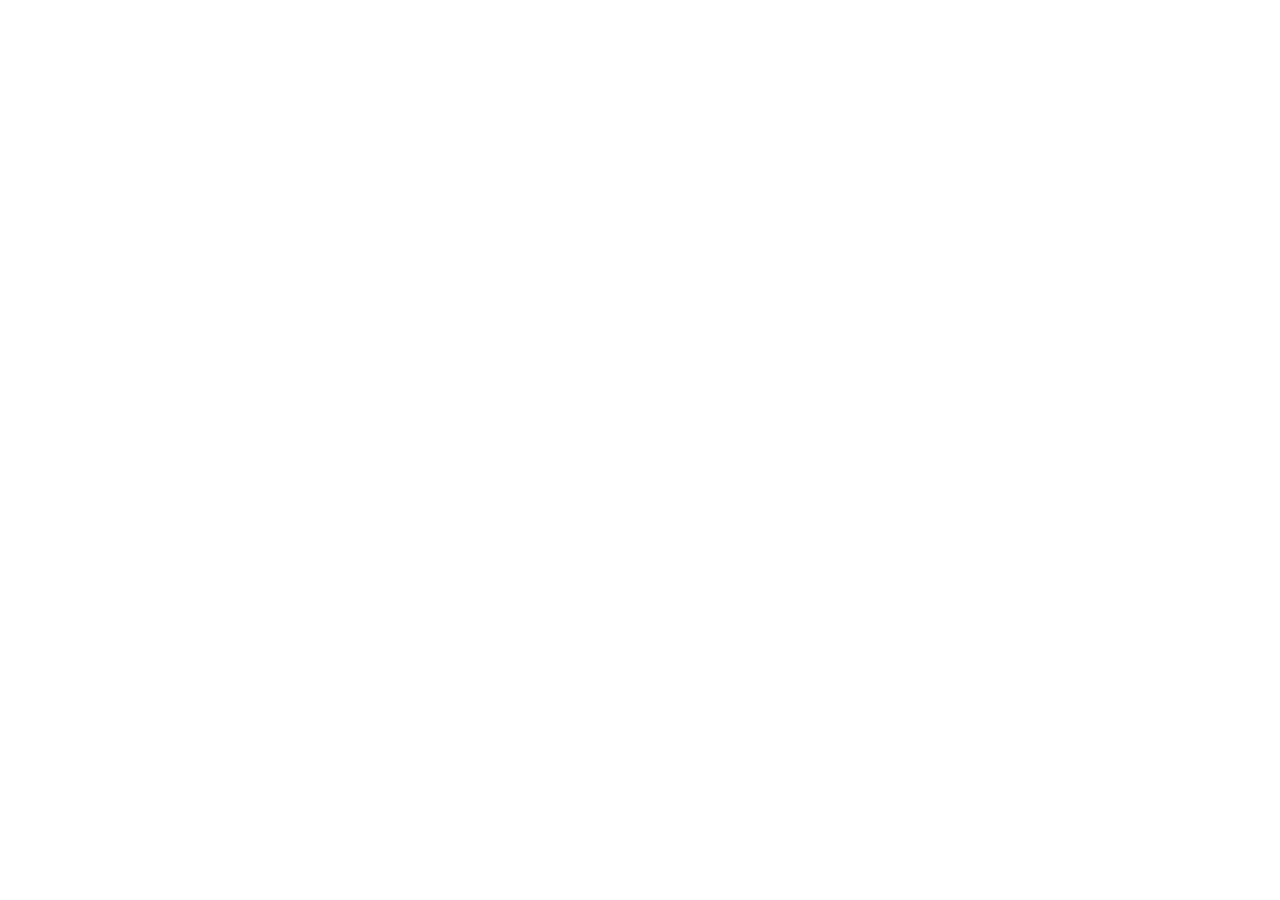
==== index.html @ 3ae631b5 "feat(program): add expandable speaker abstracts and bios Add abstract and short bio to the six speak" ====
<!doctype html>
<html lang="en">
  <head>
    <meta charset="UTF-8" />
    <meta name="viewport" content="width=device-width, initial-scale=1.0" />
    <title>/DH.arc seminars — From thought to practice</title>
    <meta
      name="description"
      content="/DH.arc seminars — From thought to practice: a dialogue between Artificial Intelligence and Digital Humanities. 5–6 November 2026, University of Bologna."
    />
    <meta name="theme-color" content="#1B3F9A" />

    <!-- Open Graph / Facebook / LinkedIn -->
    <meta property="og:type" content="website" />
    <meta property="og:site_name" content="/DH.arc seminars" />
    <meta property="og:title" content="/DH.arc seminars — From thought to practice" />
    <meta
      property="og:description"
      content="A dialogue between Artificial Intelligence and Digital Humanities. 5–6 November 2026, University of Bologna."
    />
    <meta property="og:url" content="https://dharc-org.github.io/dharc-seminars/" />
    <meta property="og:image" content="https://dharc-org.github.io/dharc-seminars/og-image.jpg" />
    <meta property="og:image:type" content="image/jpeg" />
    <meta property="og:image:width" content="1200" />
    <meta property="og:image:height" content="630" />
    <meta property="og:image:alt" content="/DH.arc seminars — From thought to practice" />
    <meta property="og:locale" content="en_GB" />

    <!-- Twitter / X -->
    <meta name="twitter:card" content="summary_large_image" />
    <meta name="twitter:title" content="/DH.arc seminars — From thought to practice" />
    <meta
      name="twitter:description"
      content="A dialogue between Artificial Intelligence and Digital Humanities. 5–6 November 2026, University of Bologna."
    />
    <meta name="twitter:image" content="https://dharc-org.github.io/dharc-seminars/og-image.jpg" />
    <meta name="twitter:image:alt" content="/DH.arc seminars — From thought to practice" />

    <!-- Event structured data (schema.org) -->
    <script type="application/ld+json">
      {
        "@context": "https://schema.org",
        "@type": "Event",
        "name": "/DH.arc seminars — From thought to practice",
        "description": "An international seminar and workshop exploring how humanistic research changes in the era of Artificial Intelligence, bringing Digital Humanities and AI into dialogue.",
        "startDate": "2026-11-05T10:00:00+01:00",
        "endDate": "2026-11-06T13:00:00+01:00",
        "eventAttendanceMode": "https://schema.org/OfflineEventAttendanceMode",
        "eventStatus": "https://schema.org/EventScheduled",
        "url": "https://dharc-org.github.io/dharc-seminars/",
        "image": ["https://dharc-org.github.io/dharc-seminars/og-image.jpg"],
        "location": {
          "@type": "Place",
          "name": "Aula Affreschi, University of Bologna",
          "address": {
            "@type": "PostalAddress",
            "streetAddress": "Via Zamboni 34",
            "addressLocality": "Bologna",
            "postalCode": "40126",
            "addressCountry": "IT"
          }
        },
        "organizer": {
          "@type": "Organization",
          "name": "/DH.arc — Digital Humanities Advanced Research Centre, University of Bologna",
          "url": "https://centri.unibo.it/dharc/en"
        },
        "performer": [
          { "@type": "Person", "name": "Francesca Tomasi" },
          { "@type": "Person", "name": "Giovanni Colavizza" },
          { "@type": "Person", "name": "Enrico Daga" },
          { "@type": "Person", "name": "Eva Cetinić" },
          { "@type": "Person", "name": "Lise Stork" },
          { "@type": "Person", "name": "Tiago Filipe Nunes Ribeiro" },
          { "@type": "Person", "name": "Selda Eren" },
          { "@type": "Person", "name": "Yevhenii Osadchuk" }
        ]
      }
    </script>

    <link rel="preconnect" href="https://fonts.googleapis.com" />
    <link rel="preconnect" href="https://fonts.gstatic.com" crossorigin />
    <link rel="preconnect" href="https://api.fontshare.com" />
    <link rel="preconnect" href="https://cdn.fontshare.com" crossorigin />
    <link
      href="https://fonts.googleapis.com/css2?family=IBM+Plex+Sans:ital,wght@0,300;0,400;0,500;0,600;0,700;1,400;1,500&display=swap"
      rel="stylesheet"
    />
    <link
      href="https://api.fontshare.com/v2/css?f[]=boska@1,2&display=swap"
      rel="stylesheet"
    />

    <link rel="icon" href="./favicon-light.svg" type="image/svg+xml" media="(prefers-color-scheme: light)" />
    <link rel="icon" href="./favicon-dark.svg" type="image/svg+xml" media="(prefers-color-scheme: dark)" />
    <link rel="apple-touch-icon" href="./apple-touch-icon.png" />
  </head>
  <body>
    <div id="root"></div>
    <script type="module" src="/src/main.jsx"></script>
  </body>
</html>
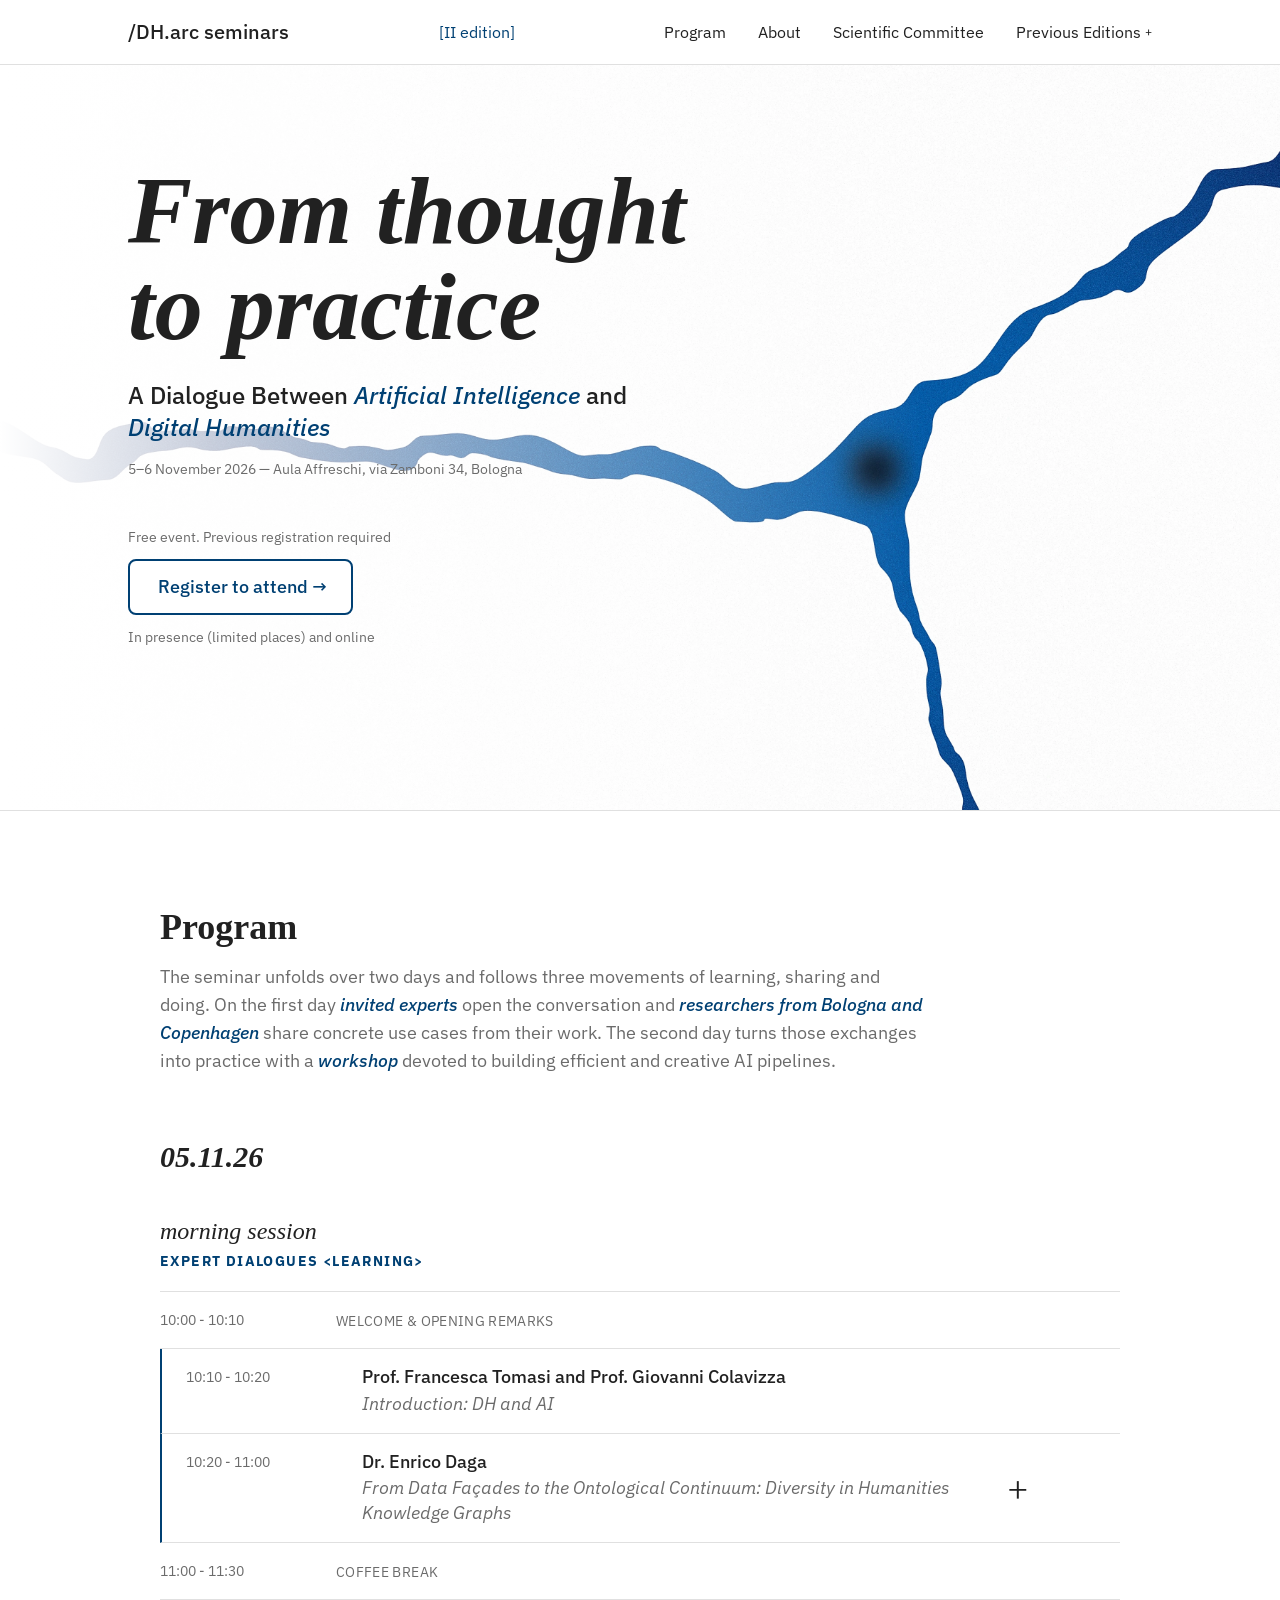
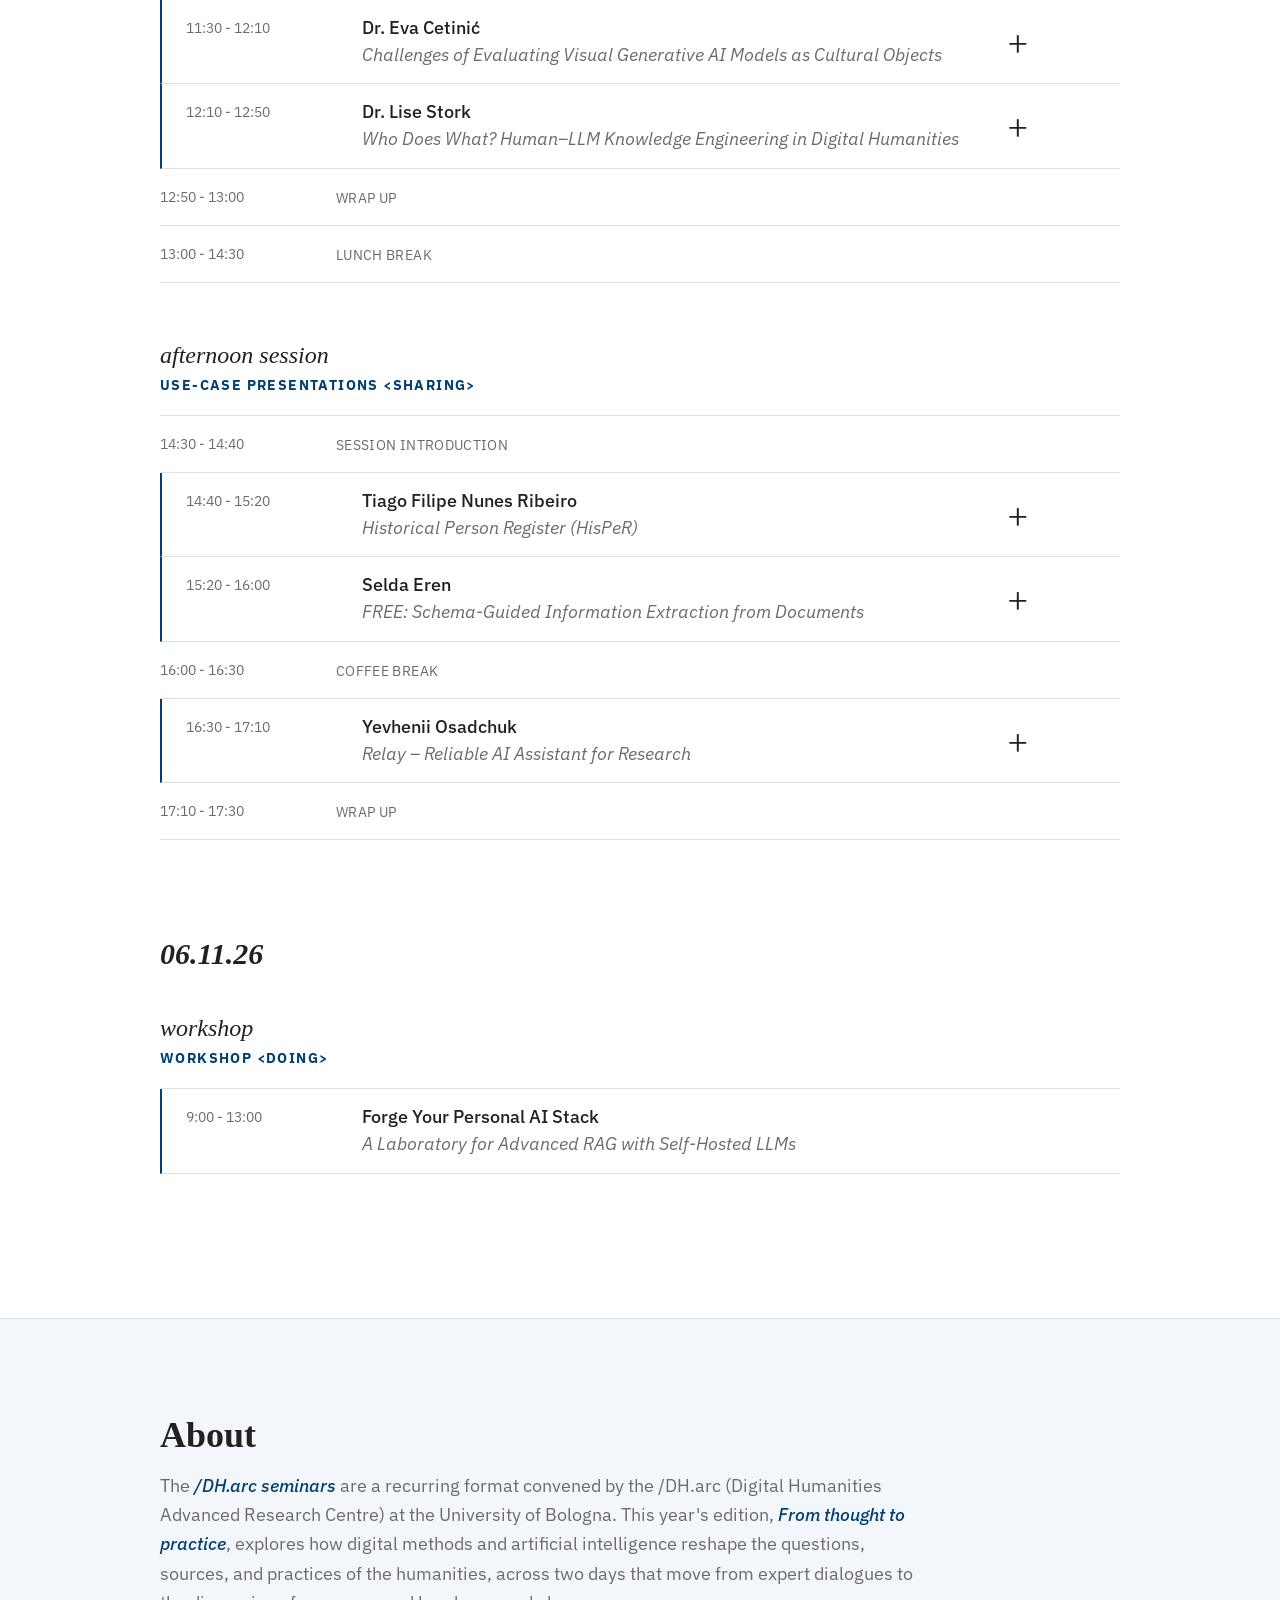
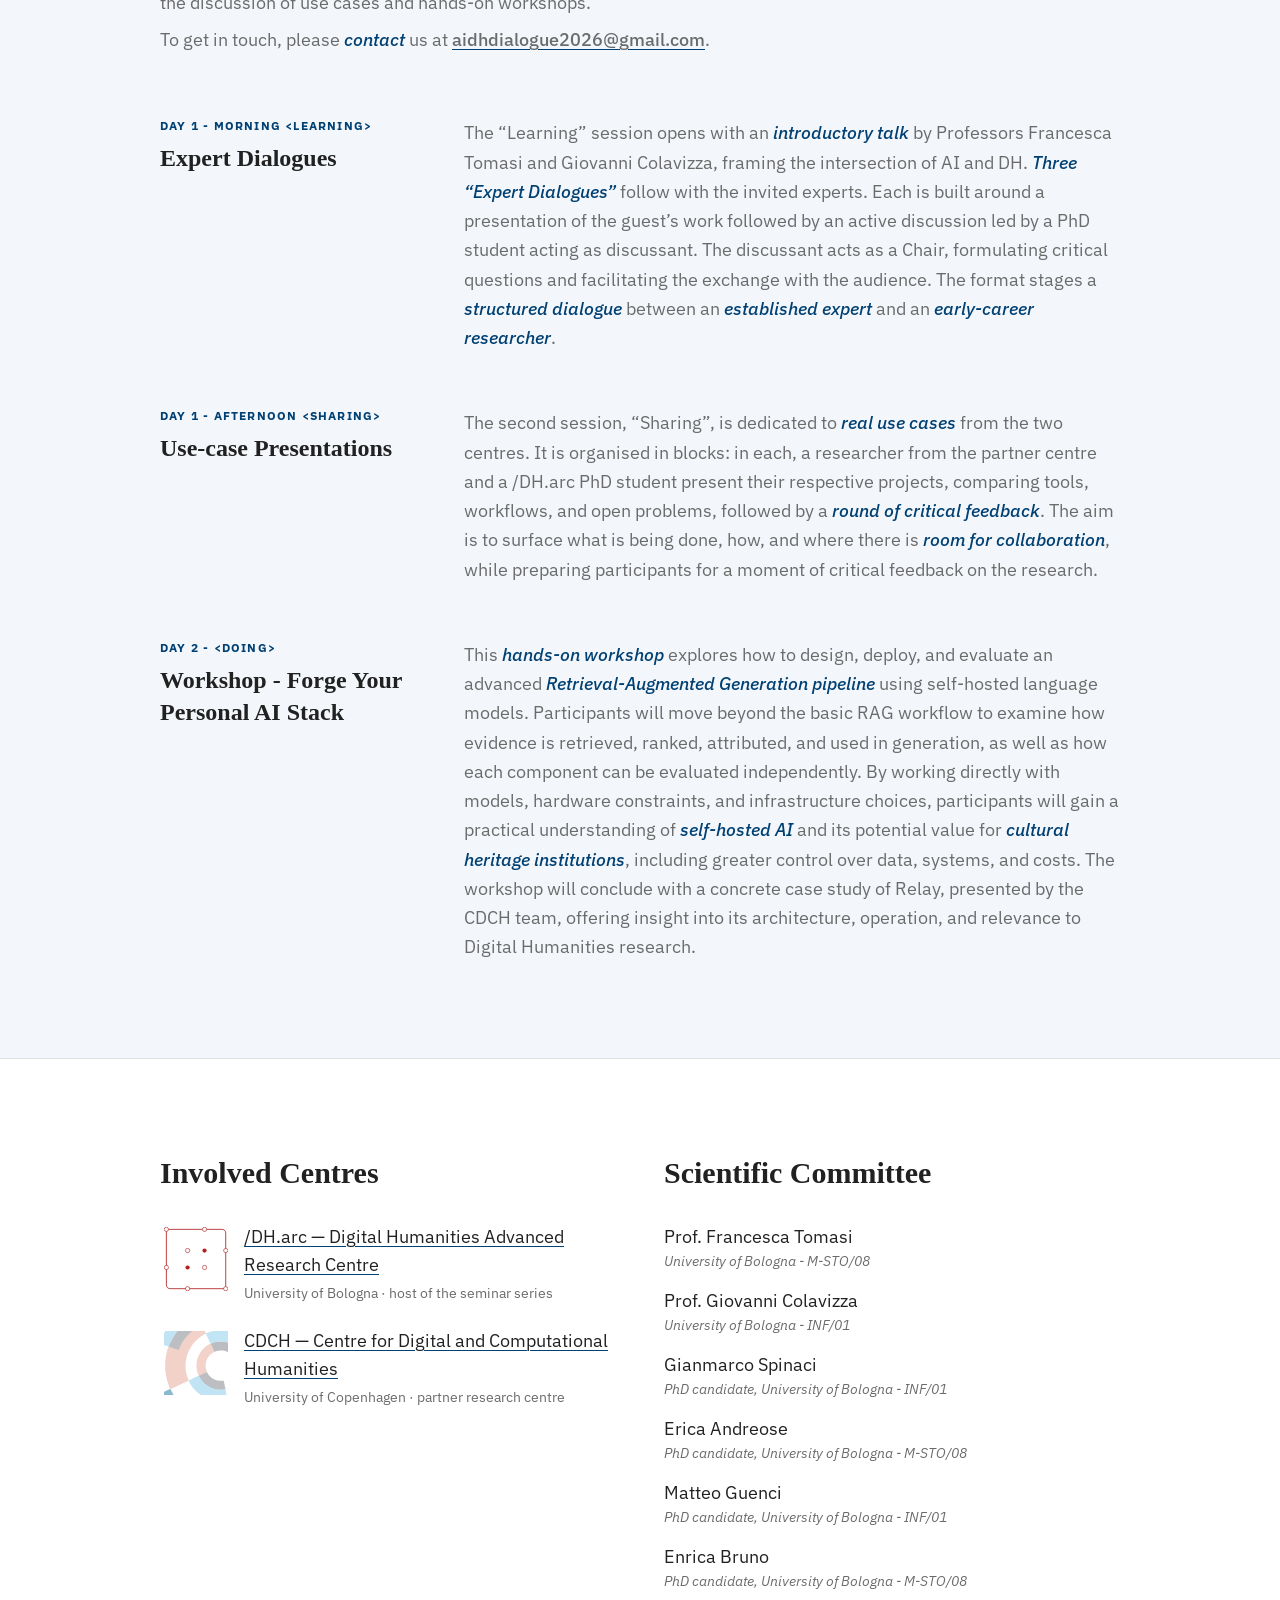
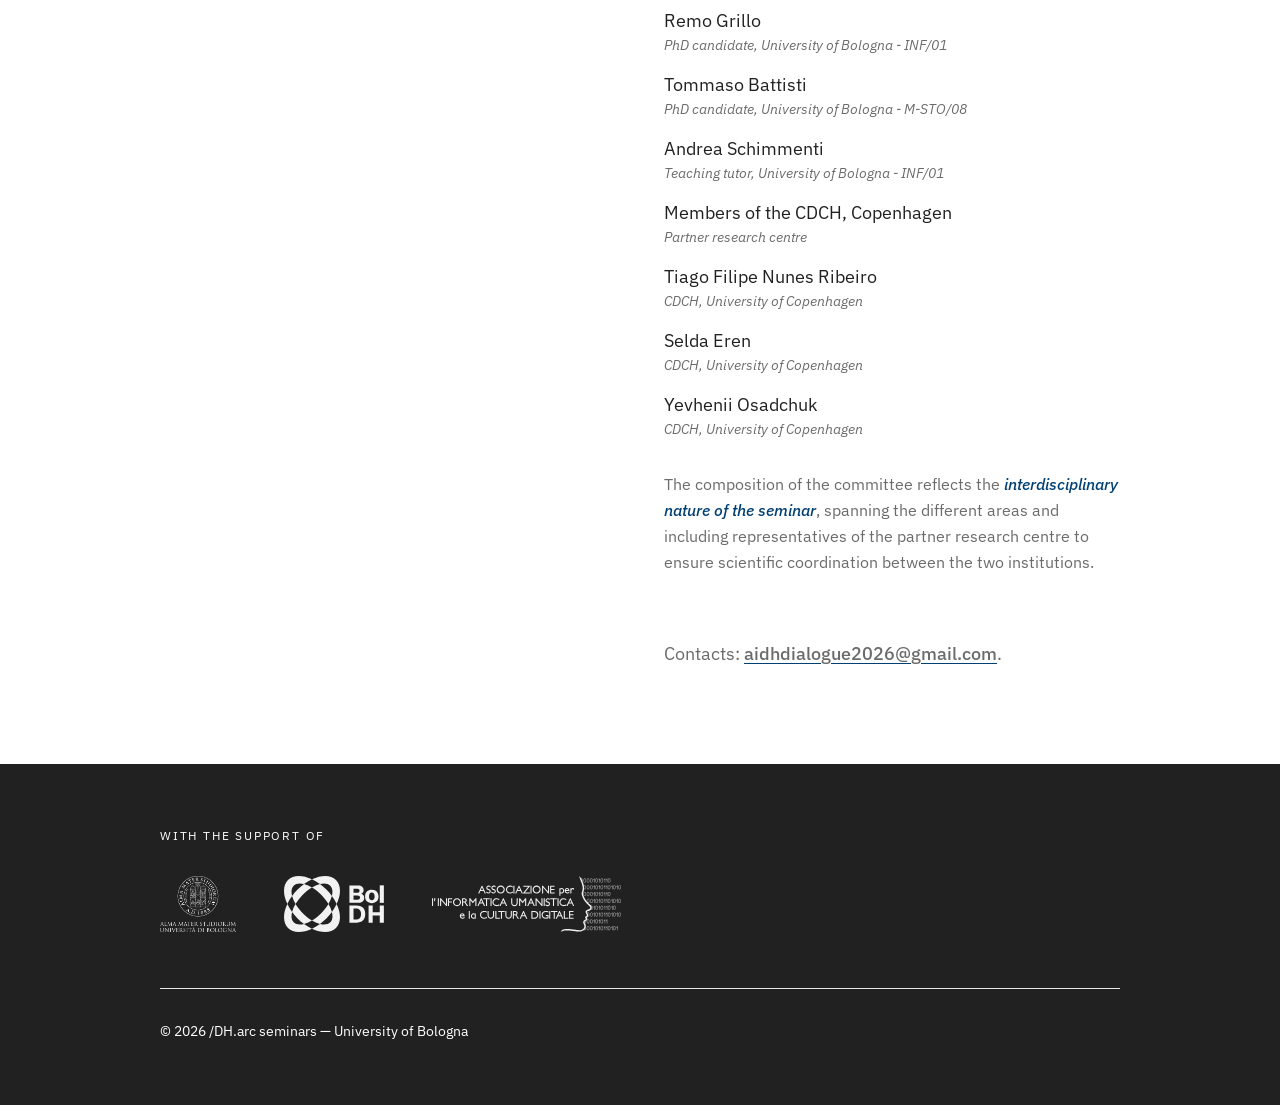
==== commit 716ab5ba: "Deploy edition: from-thought-to-practice (2026)" ====
--- a/index.html
+++ b/index.html
@@ -1,102 +1,14 @@
 <!doctype html>
 <html lang="en">
   <head>
-    <meta charset="UTF-8" />
-    <meta name="viewport" content="width=device-width, initial-scale=1.0" />
-    <title>/DH.arc seminars — From thought to practice</title>
-    <meta
-      name="description"
-      content="/DH.arc seminars — From thought to practice: a dialogue between Artificial Intelligence and Digital Humanities. 5–6 November 2026, University of Bologna."
-    />
-    <meta name="theme-color" content="#1B3F9A" />
-
-    <!-- Open Graph / Facebook / LinkedIn -->
-    <meta property="og:type" content="website" />
-    <meta property="og:site_name" content="/DH.arc seminars" />
-    <meta property="og:title" content="/DH.arc seminars — From thought to practice" />
-    <meta
-      property="og:description"
-      content="A dialogue between Artificial Intelligence and Digital Humanities. 5–6 November 2026, University of Bologna."
-    />
-    <meta property="og:url" content="https://dharc-org.github.io/dharc-seminars/" />
-    <meta property="og:image" content="https://dharc-org.github.io/dharc-seminars/og-image.jpg" />
-    <meta property="og:image:type" content="image/jpeg" />
-    <meta property="og:image:width" content="1200" />
-    <meta property="og:image:height" content="630" />
-    <meta property="og:image:alt" content="/DH.arc seminars — From thought to practice" />
-    <meta property="og:locale" content="en_GB" />
-
-    <!-- Twitter / X -->
-    <meta name="twitter:card" content="summary_large_image" />
-    <meta name="twitter:title" content="/DH.arc seminars — From thought to practice" />
-    <meta
-      name="twitter:description"
-      content="A dialogue between Artificial Intelligence and Digital Humanities. 5–6 November 2026, University of Bologna."
-    />
-    <meta name="twitter:image" content="https://dharc-org.github.io/dharc-seminars/og-image.jpg" />
-    <meta name="twitter:image:alt" content="/DH.arc seminars — From thought to practice" />
-
-    <!-- Event structured data (schema.org) -->
-    <script type="application/ld+json">
-      {
-        "@context": "https://schema.org",
-        "@type": "Event",
-        "name": "/DH.arc seminars — From thought to practice",
-        "description": "An international seminar and workshop exploring how humanistic research changes in the era of Artificial Intelligence, bringing Digital Humanities and AI into dialogue.",
-        "startDate": "2026-11-05T10:00:00+01:00",
-        "endDate": "2026-11-06T13:00:00+01:00",
-        "eventAttendanceMode": "https://schema.org/OfflineEventAttendanceMode",
-        "eventStatus": "https://schema.org/EventScheduled",
-        "url": "https://dharc-org.github.io/dharc-seminars/",
-        "image": ["https://dharc-org.github.io/dharc-seminars/og-image.jpg"],
-        "location": {
-          "@type": "Place",
-          "name": "Aula Affreschi, University of Bologna",
-          "address": {
-            "@type": "PostalAddress",
-            "streetAddress": "Via Zamboni 34",
-            "addressLocality": "Bologna",
-            "postalCode": "40126",
-            "addressCountry": "IT"
-          }
-        },
-        "organizer": {
-          "@type": "Organization",
-          "name": "/DH.arc — Digital Humanities Advanced Research Centre, University of Bologna",
-          "url": "https://centri.unibo.it/dharc/en"
-        },
-        "performer": [
-          { "@type": "Person", "name": "Francesca Tomasi" },
-          { "@type": "Person", "name": "Giovanni Colavizza" },
-          { "@type": "Person", "name": "Enrico Daga" },
-          { "@type": "Person", "name": "Eva Cetinić" },
-          { "@type": "Person", "name": "Lise Stork" },
-          { "@type": "Person", "name": "Tiago Filipe Nunes Ribeiro" },
-          { "@type": "Person", "name": "Selda Eren" },
-          { "@type": "Person", "name": "Yevhenii Osadchuk" }
-        ]
-      }
-    </script>
-
-    <link rel="preconnect" href="https://fonts.googleapis.com" />
-    <link rel="preconnect" href="https://fonts.gstatic.com" crossorigin />
-    <link rel="preconnect" href="https://api.fontshare.com" />
-    <link rel="preconnect" href="https://cdn.fontshare.com" crossorigin />
-    <link
-      href="https://fonts.googleapis.com/css2?family=IBM+Plex+Sans:ital,wght@0,300;0,400;0,500;0,600;0,700;1,400;1,500&display=swap"
-      rel="stylesheet"
-    />
-    <link
-      href="https://api.fontshare.com/v2/css?f[]=boska@1,2&display=swap"
-      rel="stylesheet"
-    />
-
-    <link rel="icon" href="./favicon-light.svg" type="image/svg+xml" media="(prefers-color-scheme: light)" />
-    <link rel="icon" href="./favicon-dark.svg" type="image/svg+xml" media="(prefers-color-scheme: dark)" />
-    <link rel="apple-touch-icon" href="./apple-touch-icon.png" />
+    <meta charset="utf-8" />
+    <title>/DH.arc seminars</title>
+    <link rel="canonical" href="https://dharc-org.github.io/dharc-seminars/from-thought-to-practice/" />
+    <meta name="robots" content="noindex" />
+    <meta http-equiv="refresh" content="0; url=./from-thought-to-practice/" />
+    <script>location.replace("./from-thought-to-practice/" + location.hash)</script>
   </head>
   <body>
-    <div id="root"></div>
-    <script type="module" src="/src/main.jsx"></script>
+    <p>Redirecting to the current edition… <a href="./from-thought-to-practice/">Continue</a></p>
   </body>
 </html>
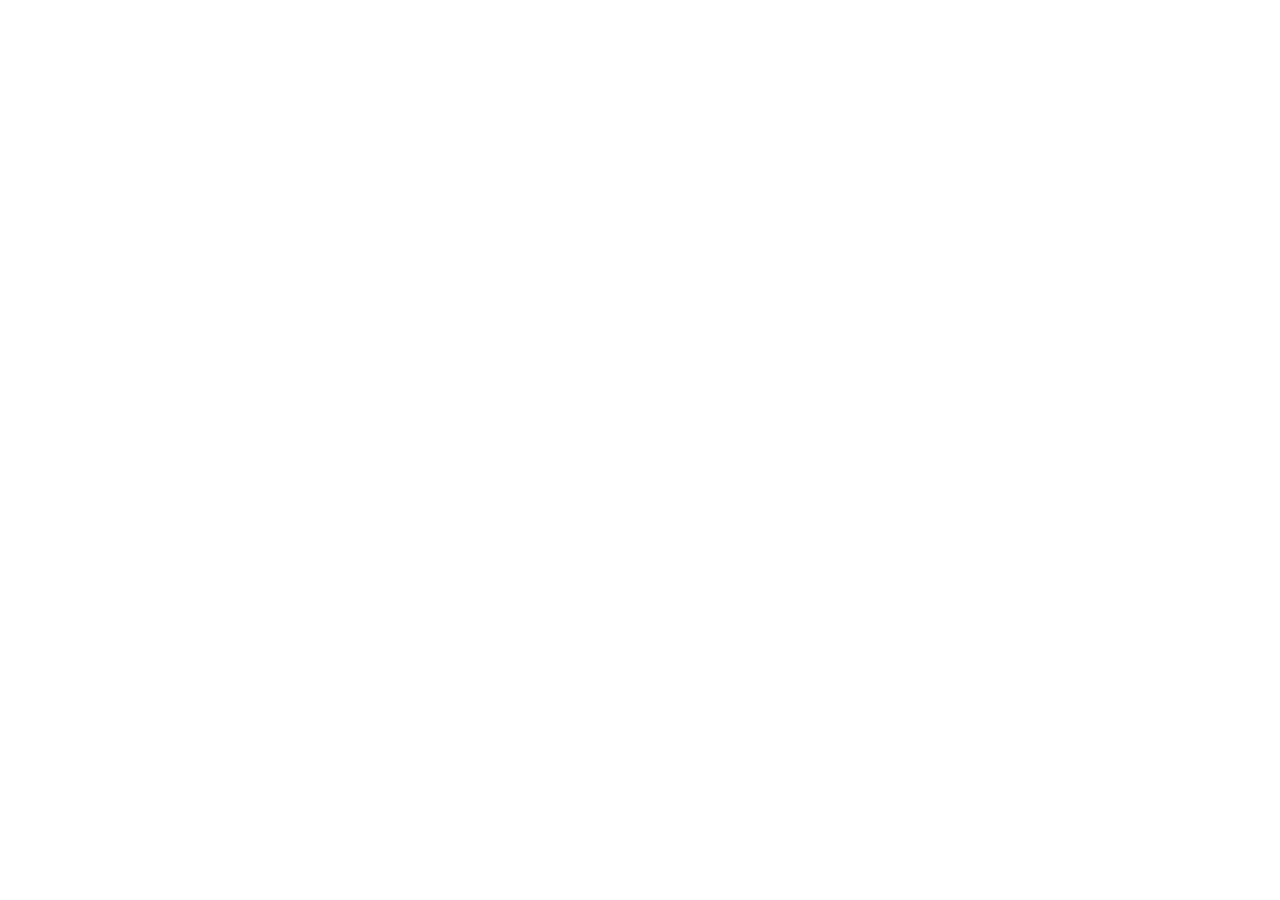
==== commit ba28df44: "feat(indexing): add google search console verification meta tag" ====
--- a/index.html
+++ b/index.html
@@ -1,14 +1,107 @@
 <!doctype html>
 <html lang="en">
   <head>
-    <meta charset="utf-8" />
-    <title>/DH.arc seminars</title>
-    <link rel="canonical" href="https://dharc-org.github.io/dharc-seminars/from-thought-to-practice/" />
-    <meta name="robots" content="noindex" />
-    <meta http-equiv="refresh" content="0; url=./from-thought-to-practice/" />
-    <script>location.replace("./from-thought-to-practice/" + location.hash)</script>
+    <meta charset="UTF-8" />
+    <meta name="viewport" content="width=device-width, initial-scale=1.0" />
+    <title>/DH.arc seminars — From thought to practice</title>
+    <meta
+      name="description"
+      content="/DH.arc seminars — From thought to practice: a dialogue between Artificial Intelligence and Digital Humanities. 5–6 November 2026, University of Bologna."
+    />
+    <meta name="theme-color" content="#1B3F9A" />
+
+    <!-- Google / Search Engine Tags -->
+    <meta name="google-site-verification" content="Z-lfhyZEplf9Mi5mpVdjwY2FEz1J5gHqKin6lR71Kdk" />
+
+    <!-- Canonical + absolute URLs are injected at deploy time (per edition). -->
+    <link rel="canonical" href="__SITE_URL__/" />
+
+    <!-- Open Graph / Facebook / LinkedIn -->
+    <meta property="og:type" content="website" />
+    <meta property="og:site_name" content="/DH.arc seminars" />
+    <meta property="og:title" content="/DH.arc seminars — From thought to practice" />
+    <meta
+      property="og:description"
+      content="A dialogue between Artificial Intelligence and Digital Humanities. 5–6 November 2026, University of Bologna."
+    />
+    <meta property="og:url" content="__SITE_URL__/" />
+    <meta property="og:image" content="__SITE_URL__/og-image.jpg" />
+    <meta property="og:image:type" content="image/jpeg" />
+    <meta property="og:image:width" content="1200" />
+    <meta property="og:image:height" content="630" />
+    <meta property="og:image:alt" content="/DH.arc seminars — From thought to practice" />
+    <meta property="og:locale" content="en_GB" />
+
+    <!-- Twitter / X -->
+    <meta name="twitter:card" content="summary_large_image" />
+    <meta name="twitter:title" content="/DH.arc seminars — From thought to practice" />
+    <meta
+      name="twitter:description"
+      content="A dialogue between Artificial Intelligence and Digital Humanities. 5–6 November 2026, University of Bologna."
+    />
+    <meta name="twitter:image" content="__SITE_URL__/og-image.jpg" />
+    <meta name="twitter:image:alt" content="/DH.arc seminars — From thought to practice" />
+
+    <!-- Event structured data (schema.org) -->
+    <script type="application/ld+json">
+      {
+        "@context": "https://schema.org",
+        "@type": "Event",
+        "name": "/DH.arc seminars — From thought to practice",
+        "description": "An international seminar and workshop exploring how humanistic research changes in the era of Artificial Intelligence, bringing Digital Humanities and AI into dialogue.",
+        "startDate": "2026-11-05T10:00:00+01:00",
+        "endDate": "2026-11-06T13:00:00+01:00",
+        "eventAttendanceMode": "https://schema.org/OfflineEventAttendanceMode",
+        "eventStatus": "https://schema.org/EventScheduled",
+        "url": "__SITE_URL__/",
+        "image": ["__SITE_URL__/og-image.jpg"],
+        "location": {
+          "@type": "Place",
+          "name": "Aula Affreschi, University of Bologna",
+          "address": {
+            "@type": "PostalAddress",
+            "streetAddress": "Via Zamboni 34",
+            "addressLocality": "Bologna",
+            "postalCode": "40126",
+            "addressCountry": "IT"
+          }
+        },
+        "organizer": {
+          "@type": "Organization",
+          "name": "/DH.arc — Digital Humanities Advanced Research Centre, University of Bologna",
+          "url": "https://centri.unibo.it/dharc/en"
+        },
+        "performer": [
+          { "@type": "Person", "name": "Francesca Tomasi" },
+          { "@type": "Person", "name": "Giovanni Colavizza" },
+          { "@type": "Person", "name": "Enrico Daga" },
+          { "@type": "Person", "name": "Eva Cetinić" },
+          { "@type": "Person", "name": "Lise Stork" },
+          { "@type": "Person", "name": "Tiago Filipe Nunes Ribeiro" },
+          { "@type": "Person", "name": "Selda Eren" },
+          { "@type": "Person", "name": "Yevhenii Osadchuk" }
+        ]
+      }
+    </script>
+
+    <link rel="preconnect" href="https://fonts.googleapis.com" />
+    <link rel="preconnect" href="https://fonts.gstatic.com" crossorigin />
+    <link rel="preconnect" href="https://api.fontshare.com" />
+    <link rel="preconnect" href="https://cdn.fontshare.com" crossorigin />
+    <link
+      href="https://fonts.googleapis.com/css2?family=IBM+Plex+Sans:ital,wght@0,300;0,400;0,500;0,600;0,700;1,400;1,500&display=swap"
+      rel="stylesheet"
+    />
+    <link
+      href="https://api.fontshare.com/v2/css?f[]=boska@1,2&display=swap"
+      rel="stylesheet"
+    />
+
+    <link rel="icon" href="./favicon.svg" type="image/svg+xml" />
+    <link rel="apple-touch-icon" href="./apple-touch-icon.png" />
   </head>
   <body>
-    <p>Redirecting to the current edition… <a href="./from-thought-to-practice/">Continue</a></p>
+    <div id="root"></div>
+    <script type="module" src="/src/main.jsx"></script>
   </body>
 </html>
